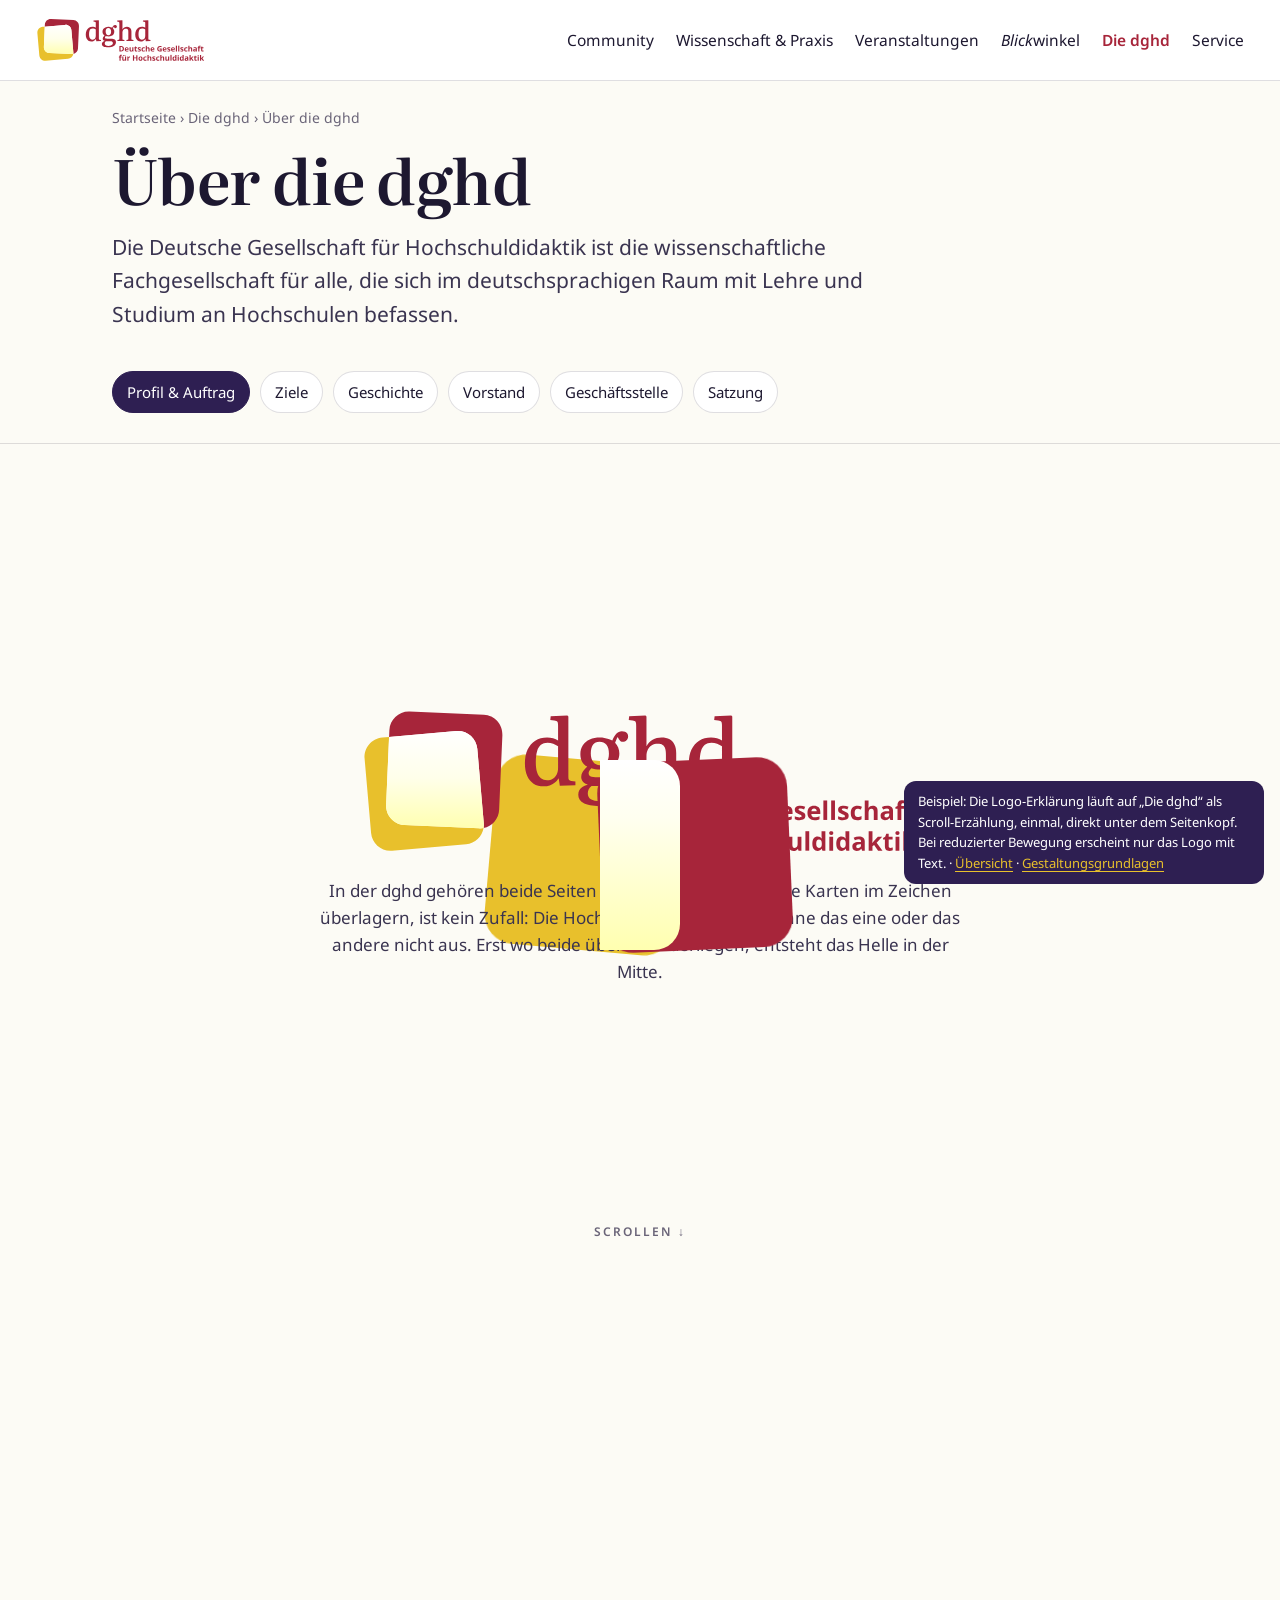
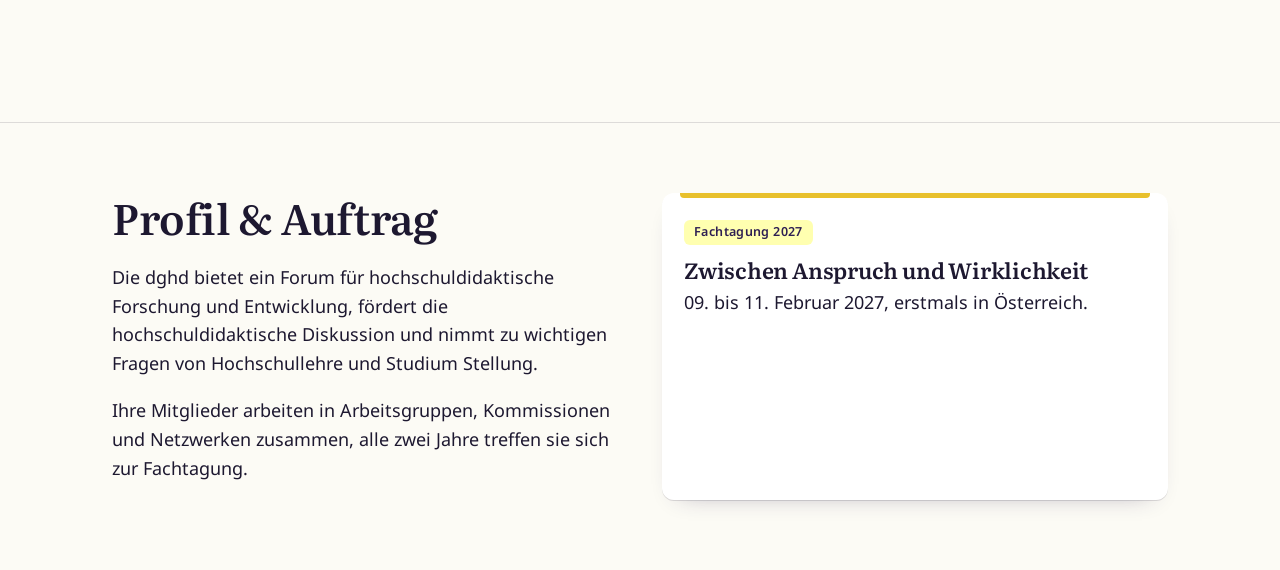
==== beispiel-die-dghd.html @ 66bb8358 "Beispielseite Die dghd mit Logo-Erklärung, Verlinkung in Übersicht und Manual Co-Authored-By: Claude" ====
<!DOCTYPE html>
<html lang="de">
<head>
<meta charset="utf-8">
<meta name="viewport" content="width=device-width, initial-scale=1">
<meta name="robots" content="noindex, nofollow">
<title>dghd · Beispiel Seite „Die dghd“ mit Logo-Erklärung</title>
<link rel="icon" href="assets/dghd-bildmarke.svg">
<link rel="stylesheet" href="assets/dghd.css">
<style>
.leiste{display:flex;align-items:center;gap:24px;padding:18px 36px;border-bottom:1px solid var(--linie);background:#fff;position:sticky;top:0;z-index:30}
.leiste img{height:44px}
.leiste nav{display:flex;gap:22px;margin-left:auto;font-size:15.5px}
.leiste nav a{color:var(--tinte);text-decoration:none}
.leiste nav a.aktiv{color:var(--rot);font-weight:600}
.breite{max-width:1120px;margin:0 auto;padding:0 32px}
.pfad{font-size:14px;color:var(--grau);padding:26px 0 0}
.kopf h1{font-size:clamp(40px,5vw,62px);margin:14px 0 16px}
.kopf p{font-size:21px;max-width:760px;color:#3a3450;margin:0 0 40px}
.unternav{display:flex;gap:10px;flex-wrap:wrap;margin-bottom:10px}
.unternav a{border:1.5px solid var(--linie);border-radius:999px;padding:8px 14px;font-size:15px;text-decoration:none;color:var(--tinte);background:#fff}
.unternav a.an{background:var(--lila);color:#fff;border-color:var(--lila)}
/* Scroll-Erzählung zur Bildmarke, nach Version 2 der Logo-Erklärung */
.erzaehlung{height:320vh;position:relative;margin-top:30px;background:var(--papier);border-top:1px solid var(--linie);border-bottom:1px solid var(--linie)}
.buehne{position:sticky;top:78px;height:calc(100vh - 78px);display:flex;align-items:center;justify-content:center;overflow:hidden}
.zeichen{position:relative;width:560px;height:300px}
.karte{position:absolute;width:190px;height:190px;border-radius:30px;top:55px;will-change:transform}
.karte.gelb{background:var(--gelb);left:130px}
.karte.rot{background:var(--rot);left:240px;z-index:1}
.mitte{position:absolute;left:240px;top:55px;width:80px;height:190px;border-radius:0 26px 26px 0;background:var(--dritter-raum);z-index:2;opacity:0}
.wort{position:absolute;top:30px;width:260px;opacity:0;transition:opacity .3s}
.wort h3{font-size:32px;margin:0 0 6px;color:var(--rot)}
.wort p{font-size:16px;margin:0;color:#4a4460}
.wort .strich{display:block;width:70px;height:4px;border-radius:2px;margin:0 0 12px}
.wort.links{right:calc(100% + 10px);text-align:right}.wort.links .strich{background:var(--gelb);margin-left:auto}
.wort.rechts{left:calc(100% + 10px)}.wort.rechts .strich{background:var(--rot)}
.logozeile{position:absolute;inset:0;display:flex;flex-direction:column;align-items:center;justify-content:center;opacity:0;pointer-events:none}
.logozeile img{width:560px}
.logozeile p{max-width:640px;text-align:center;font-size:17px;color:#3a3450;margin-top:22px}
.hinweis-scroll{position:absolute;bottom:26px;left:50%;transform:translateX(-50%);font:600 12px var(--sans);letter-spacing:.16em;color:var(--grau)}
@media (prefers-reduced-motion:reduce){.erzaehlung{height:auto}.buehne{position:relative;height:auto;padding:60px 0}.karte,.mitte,.wort{display:none}.logozeile{position:relative;opacity:1}}
.inhalt{padding:70px 0}
.inhalt h2{font-size:clamp(30px,3.4vw,42px)}
.spalten{display:grid;grid-template-columns:1fr 1fr;gap:44px}
.modkarte h3{font-size:22px;margin:12px 0 6px}
.randnotiz{position:fixed;right:16px;bottom:16px;z-index:50;background:var(--lila);color:#fff;border-radius:12px;padding:10px 14px;font-size:13px;max-width:360px}
.randnotiz a{color:var(--gelb)}
@media(max-width:860px){.leiste nav{display:none}.zeichen{transform:scale(.6)}.spalten{grid-template-columns:1fr}}
</style>
</head>
<body>
<header class="leiste">
  <a href="index.html"><img src="assets/dghd-logo-zuschnitt.svg" alt="dghd Deutsche Gesellschaft für Hochschuldidaktik"></a>
  <nav><a href="#">Community</a><a href="#">Wissenschaft &amp; Praxis</a><a href="#">Veranstaltungen</a><a href="#"><em>Blick</em>winkel</a><a class="aktiv" href="#">Die dghd</a><a href="#">Service</a></nav>
</header>

<div class="breite kopf">
  <div class="pfad">Startseite › Die dghd › Über die dghd</div>
  <h1>Über die dghd</h1>
  <p>Die Deutsche Gesellschaft für Hochschuldidaktik ist die wissenschaftliche Fachgesellschaft für alle, die sich im deutschsprachigen Raum mit Lehre und Studium an Hochschulen befassen.</p>
  <nav class="unternav"><a class="an" href="#">Profil &amp; Auftrag</a><a href="#">Ziele</a><a href="#">Geschichte</a><a href="#">Vorstand</a><a href="#">Geschäftsstelle</a><a href="#">Satzung</a></nav>
</div>

<section class="erzaehlung" id="erzaehlung" aria-label="Was unser Zeichen bedeutet">
  <div class="buehne">
    <div class="zeichen" id="zeichen">
      <div class="karte gelb" id="kg"></div>
      <div class="karte rot" id="kr"></div>
      <div class="mitte" id="km"></div>
      <div class="wort links" id="wa"><span class="strich"></span><h3>Anwendung</h3><p>Beratung, Weiterbildung und Programmentwicklung an den Hochschulen. Hier zeigt sich, was im Alltag der Lehre trägt.</p></div>
      <div class="wort rechts" id="wf"><span class="strich"></span><h3>Forschung</h3><p>Empirische und konzeptionelle Arbeit an Lehre, Lernen und Studium. Hier entstehen die Begriffe, mit denen das Feld über sich nachdenkt.</p></div>
    </div>
    <div class="logozeile" id="logo"><img src="assets/dghd-logo-zuschnitt.svg" alt="dghd Logo"><p>In der dghd gehören beide Seiten zusammen. Dass sich die Karten im Zeichen überlagern, ist kein Zufall: Die Hochschuldidaktik kommt ohne das eine oder das andere nicht aus. Erst wo beide übereinanderliegen, entsteht das Helle in der Mitte.</p></div>
    <div class="hinweis-scroll" id="scrollhinweis">SCROLLEN ↓</div>
  </div>
</section>

<section class="inhalt">
  <div class="breite">
    <div class="spalten">
      <div><h2>Profil &amp; Auftrag</h2><p>Die dghd bietet ein Forum für hochschuldidaktische Forschung und Entwicklung, fördert die hochschuldidaktische Diskussion und nimmt zu wichtigen Fragen von Hochschullehre und Studium Stellung.</p><p>Ihre Mitglieder arbeiten in Arbeitsgruppen, Kommissionen und Netzwerken zusammen, alle zwei Jahre treffen sie sich zur Fachtagung.</p></div>
      <div class="modkarte"><span class="schlagwort">Fachtagung 2027</span><h3>Zwischen Anspruch und Wirklichkeit</h3><p style="margin:0">09. bis 11. Februar 2027, erstmals in Österreich.</p></div>
    </div>
  </div>
</section>

<div class="randnotiz">Beispiel: Die Logo-Erklärung läuft auf „Die dghd“ als Scroll-Erzählung, einmal, direkt unter dem Seitenkopf. Bei reduzierter Bewegung erscheint nur das Logo mit Text. · <a href="index.html">Übersicht</a> · <a href="design-manual.html#bewegung">Gestaltungsgrundlagen</a></div>

<script>
(function(){
  var s=document.getElementById('erzaehlung'),kg=document.getElementById('kg'),kr=document.getElementById('kr'),km=document.getElementById('km'),wa=document.getElementById('wa'),wf=document.getElementById('wf'),logo=document.getElementById('logo'),z=document.getElementById('zeichen'),h=document.getElementById('scrollhinweis');
  function clamp(v){return Math.max(0,Math.min(1,v))}
  function ease(t){return t<.5?2*t*t:1-Math.pow(-2*t+2,2)/2}
  function f(p){
    // 0 bis .2 Logo, .2 bis .45 Karten gehen auseinander, .45 bis .7 Begriffe, .7 bis 1 Karten treffen sich, Logo
    var auf=ease(clamp((p-.12)/.25)), zu=ease(clamp((p-.68)/.22));
    var d=auf*(1-zu);
    kg.style.transform='translateX('+(-110*d)+'px) rotate('+(5-2*d)+'deg)';
    kr.style.transform='translateX('+(110*d)+'px) rotate('+(-2.5+1*d)+'deg)';
    km.style.opacity=(1-d)*(p<.12?1:clamp(1-auf*2)+zu);
    var w=clamp((p-.38)/.1)*(1-clamp((p-.64)/.08));
    wa.style.opacity=w; wf.style.opacity=w;
    var l=Math.max(1-clamp(p/.08), clamp((p-.88)/.07));
    logo.style.opacity=l; z.style.opacity=Math.min(clamp(p/.08), 1-clamp((p-.86)/.05));
    h.style.opacity=1-clamp(p/.1);
  }
  function upd(){var r=s.getBoundingClientRect(),tot=s.offsetHeight-window.innerHeight;f(clamp(-r.top/tot))}
  if(!window.matchMedia('(prefers-reduced-motion: reduce)').matches){window.addEventListener('scroll',upd,{passive:true});upd();}
  window.__zeige=f;
})();
</script>
</body>
</html>
---- assets/dghd.css ----
/* dghd Gestaltungsgrundlagen · gemeinsame Werte für Manual und Entwürfe · Stand 23.09.2026 */
@import url("https://fonts.googleapis.com/css2?family=Literata:ital,opsz,wght@0,7..72,400;0,7..72,600;0,7..72,700;1,7..72,400&family=Noto+Sans:ital,wght@0,400;0,500;0,600;0,700;1,400&display=swap");

:root{
  /* Kernfarben aus der Bildmarke 2026 */
  --rot:#A7253A;
  --gelb:#E8C02C;
  --hellgelb:#FFFFB0;
  --lila:#2E1F52;
  --schwarz:#000000;
  --weiss:#FFFFFF;
  /* abgeleitete Arbeitsfarben */
  --tinte:#1D1830;          /* Fließtext, Lila mit Schwarz */
  --papier:#FCFBF5;         /* warmes Weiß, Hellgelb stark aufgehellt */
  --karton:#F4F1E6;         /* Flächen, Moderationskarte ohne Farbe */
  --linie:rgba(29,24,48,.14);
  --grau:#6A6478;
  --rot-tief:#861D2E;       /* Hover auf Rot */
  --lila-hell:#EAE6F2;
  /* Ergänzungsfarben aus dem CI 2022, nur für Grafiken und Diagramme */
  --blau:#3B5BB8;
  --gruen:#5AA75C;

  --serif:"Literata", Georgia, "Times New Roman", serif;
  --sans:"Noto Sans", "Segoe UI", Arial, sans-serif;

  --neigung-rot:-2.5deg;    /* rote Karte, laut Hilfslinien */
  --neigung-gelb:5deg;      /* gelbe Karte, laut Hilfslinien */
  --radius:22px;
  --radius-klein:12px;
  --dritter-raum:linear-gradient(180deg,#FFFFFF 0%, #FFFFF0 30%, var(--hellgelb) 100%);
}

*{box-sizing:border-box}
html{-webkit-text-size-adjust:100%}
body{margin:0;font-family:var(--sans);font-size:18px;line-height:1.6;color:var(--tinte);background:var(--papier)}
img{max-width:100%;display:block}
a{color:var(--rot);text-underline-offset:3px}
a:hover{color:var(--rot-tief)}
:focus-visible{outline:3px solid var(--gelb);outline-offset:3px;border-radius:4px}
h1,h2,h3,h4{font-family:var(--serif);font-weight:600;line-height:1.15;letter-spacing:-.01em;margin:0 0 .5em;color:var(--tinte)}

/* Textmarker: Gelb als Hervorhebung unter dem Wort, nicht als Schriftfarbe */
.marker{background:linear-gradient(transparent 58%, var(--gelb) 58%, var(--gelb) 90%, transparent 90%);padding:0 .08em}
.marker-hell{background:linear-gradient(transparent 55%, var(--hellgelb) 55%)}

/* Schaltflächen */
.knopf{display:inline-flex;align-items:center;gap:.5em;font:600 16px/1 var(--sans);padding:14px 22px;border-radius:999px;border:2px solid var(--rot);background:var(--rot);color:#fff;text-decoration:none;transition:background .15s,transform .15s}
.knopf:hover{background:var(--rot-tief);border-color:var(--rot-tief);color:#fff}
.knopf.leer{background:transparent;color:var(--rot)}
.knopf.leer:hover{background:var(--rot);color:#fff}
.knopf.gelb{background:var(--gelb);border-color:var(--gelb);color:var(--lila)}
.knopf.gelb:hover{background:#d8ad12;border-color:#d8ad12}

/* Schlagwort (Kategorie, Format, Zielgruppe) */
.schlagwort{display:inline-block;font:600 12.5px/1 var(--sans);letter-spacing:.03em;padding:6px 10px;border-radius:6px;background:var(--hellgelb);color:var(--lila)}
.schlagwort.rot{background:#F6E3E6;color:var(--rot)}
.schlagwort.lila{background:var(--lila-hell);color:var(--lila)}

/* Kartenrahmen: das Bild liegt auf zwei Moderationskarten */
.kartenrahmen{position:relative;isolation:isolate;margin:18px 22px 26px 18px}
.kartenrahmen::before,.kartenrahmen::after{content:"";position:absolute;inset:0;border-radius:var(--radius);z-index:-1}
.kartenrahmen::before{background:var(--rot);transform:translate(14px,-12px) rotate(var(--neigung-rot))}
.kartenrahmen::after{background:var(--gelb);transform:translate(-12px,14px) rotate(var(--neigung-gelb));opacity:.95}
.kartenrahmen>img,.kartenrahmen>.inhalt{position:relative;border-radius:var(--radius);width:100%;background:var(--weiss)}

/* Moderationskarte als Teaser */
.modkarte{position:relative;background:var(--weiss);border-radius:var(--radius-klein);padding:22px 22px 20px;box-shadow:0 1px 0 var(--linie),0 10px 24px -18px rgba(46,31,82,.45);transition:transform .2s}
.modkarte::before{content:"";position:absolute;left:18px;right:18px;top:0;height:5px;border-radius:0 0 4px 4px;background:var(--gelb)}
.modkarte.rot::before{background:var(--rot)}
.modkarte.lila::before{background:var(--lila)}
@media (hover:hover){.modkarte:hover{transform:rotate(-1deg) translateY(-3px)}}

/* Randelement: Kartenecke am Seitenrand */
.randkarte{position:absolute;width:220px;height:220px;border-radius:40px;pointer-events:none}

@media (prefers-reduced-motion:reduce){*{transition:none!important;animation:none!important}}
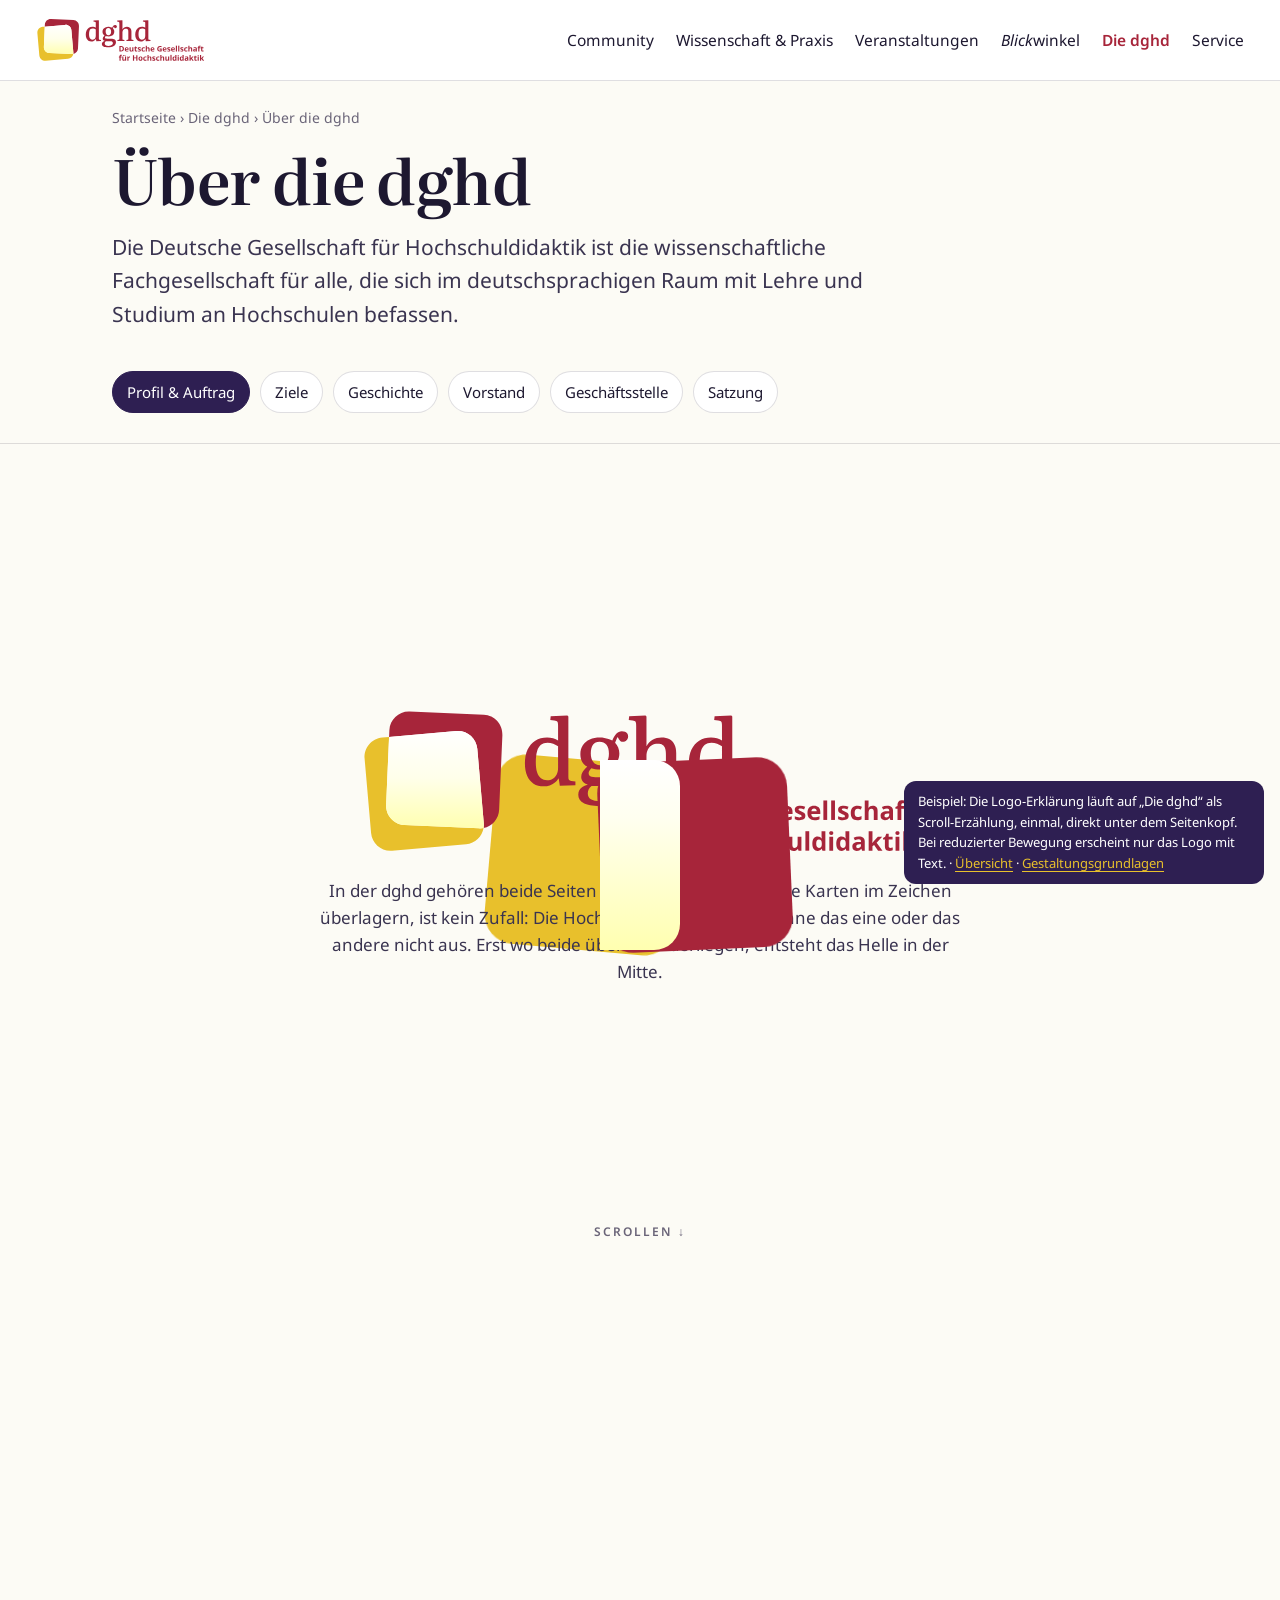
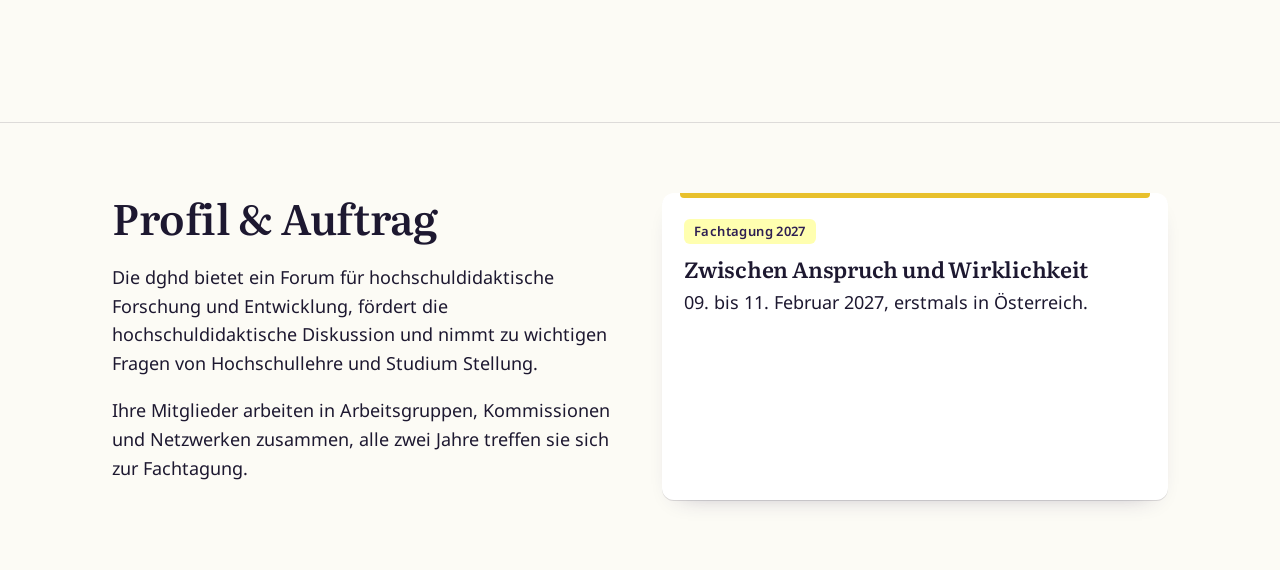
==== commit dc7cfa38: "Responsive für Handy und Tablet, Schriften lokal, Navigation und Schlagworte im Manual, neue Screens" ====
--- a/beispiel-die-dghd.html
+++ b/beispiel-die-dghd.html
@@ -45,12 +45,14 @@
 .modkarte h3{font-size:22px;margin:12px 0 6px}
 .randnotiz{position:fixed;right:16px;bottom:16px;z-index:50;background:var(--lila);color:#fff;border-radius:12px;padding:10px 14px;font-size:13px;max-width:360px}
 .randnotiz a{color:var(--gelb)}
-@media(max-width:860px){.leiste nav{display:none}.zeichen{transform:scale(.6)}.spalten{grid-template-columns:1fr}}
+@media(max-width:1000px){.leiste{flex-wrap:wrap;gap:12px;padding:12px 20px}.leiste nav{display:none;flex-basis:100%;flex-direction:column;gap:2px}.leiste.offen nav{display:flex}.leiste nav a{padding:10px 6px;border-bottom:1px solid var(--linie)}}
+@media(max-width:860px){.zeichen{width:min(92vw,340px);height:420px}.karte{width:120px;height:120px;top:20px;border-radius:22px}.karte.gelb{left:calc(50% - 90px)}.karte.rot{left:calc(50% - 30px)}.mitte{left:calc(50% - 30px);top:20px;width:52px;height:120px;border-radius:0 18px 18px 0}.wort{top:170px;width:calc(50% - 8px)}.wort.links{right:auto;left:0;text-align:left}.wort.links .strich{margin-left:0}.wort.rechts{left:auto;right:0}.wort h3{font-size:22px}.wort p{font-size:14px}.logozeile img{width:min(88vw,420px)}.logozeile p{font-size:15px;padding:0 20px}.spalten{grid-template-columns:1fr}.breite{padding:0 20px}.randnotiz{max-width:calc(100vw - 32px);font-size:12px}}
 </style>
 </head>
 <body>
 <header class="leiste">
   <a href="index.html"><img src="assets/dghd-logo-zuschnitt.svg" alt="dghd Deutsche Gesellschaft für Hochschuldidaktik"></a>
+  <button class="menueknopf" type="button" aria-expanded="false" onclick="var k=this.closest('.leiste');k.classList.toggle('offen');this.setAttribute('aria-expanded',k.classList.contains('offen'))"><svg viewBox="0 0 24 24" fill="none" stroke="currentColor" stroke-width="2.2" stroke-linecap="round"><path d="M4 7h16M4 12h16M4 17h16"/></svg>Menü</button>
   <nav><a href="#">Community</a><a href="#">Wissenschaft &amp; Praxis</a><a href="#">Veranstaltungen</a><a href="#"><em>Blick</em>winkel</a><a class="aktiv" href="#">Die dghd</a><a href="#">Service</a></nav>
 </header>
 
@@ -95,8 +97,8 @@
     // 0 bis .2 Logo, .2 bis .45 Karten gehen auseinander, .45 bis .7 Begriffe, .7 bis 1 Karten treffen sich, Logo
     var auf=ease(clamp((p-.12)/.25)), zu=ease(clamp((p-.68)/.22));
     var d=auf*(1-zu);
-    kg.style.transform='translateX('+(-110*d)+'px) rotate('+(5-2*d)+'deg)';
-    kr.style.transform='translateX('+(110*d)+'px) rotate('+(-2.5+1*d)+'deg)';
+    var sh=window.innerWidth<=860?70:110;kg.style.transform='translateX('+(-sh*d)+'px) rotate('+(5-2*d)+'deg)';
+    kr.style.transform='translateX('+(sh*d)+'px) rotate('+(-2.5+1*d)+'deg)';
     km.style.opacity=(1-d)*(p<.12?1:clamp(1-auf*2)+zu);
     var w=clamp((p-.38)/.1)*(1-clamp((p-.64)/.08));
     wa.style.opacity=w; wf.style.opacity=w;
--- a/assets/dghd.css
+++ b/assets/dghd.css
@@ -1,5 +1,5 @@
 /* dghd Gestaltungsgrundlagen · gemeinsame Werte für Manual und Entwürfe · Stand 23.09.2026 */
-@import url("https://fonts.googleapis.com/css2?family=Literata:ital,opsz,wght@0,7..72,400;0,7..72,600;0,7..72,700;1,7..72,400&family=Noto+Sans:ital,wght@0,400;0,500;0,600;0,700;1,400&display=swap");
+@import url("fonts.css");
 
 :root{
   /* Kernfarben aus der Bildmarke 2026 */
@@ -33,7 +33,8 @@
 
 *{box-sizing:border-box}
 html{-webkit-text-size-adjust:100%}
-body{margin:0;font-family:var(--sans);font-size:18px;line-height:1.6;color:var(--tinte);background:var(--papier)}
+html{overflow-x:clip}
+body{margin:0;font-family:var(--sans);font-size:18px;line-height:1.6;color:var(--tinte);background:var(--papier);overflow-x:clip}
 img{max-width:100%;display:block}
 a{color:var(--rot);text-underline-offset:3px}
 a:hover{color:var(--rot-tief)}
@@ -53,7 +54,7 @@
 .knopf.gelb:hover{background:#d8ad12;border-color:#d8ad12}
 
 /* Schlagwort (Kategorie, Format, Zielgruppe) */
-.schlagwort{display:inline-block;font:600 12.5px/1 var(--sans);letter-spacing:.03em;padding:6px 10px;border-radius:6px;background:var(--hellgelb);color:var(--lila)}
+.schlagwort{display:inline-block;font:600 13px/1 var(--sans);letter-spacing:.03em;padding:6px 10px;border-radius:6px;background:var(--hellgelb);color:var(--lila)}
 .schlagwort.rot{background:#F6E3E6;color:var(--rot)}
 .schlagwort.lila{background:var(--lila-hell);color:var(--lila)}
 
@@ -75,3 +76,8 @@
 .randkarte{position:absolute;width:220px;height:220px;border-radius:40px;pointer-events:none}
 
 @media (prefers-reduced-motion:reduce){*{transition:none!important;animation:none!important}}
+
+/* Menüknopf für schmale Bildschirme */
+.menueknopf{display:none;align-items:center;gap:8px;font:600 15px var(--sans);color:var(--tinte);background:#fff;border:1.5px solid var(--linie);border-radius:999px;padding:9px 14px;cursor:pointer;margin-left:auto}
+.menueknopf svg{width:18px;height:18px}
+@media(max-width:980px){.menueknopf{display:inline-flex}}
